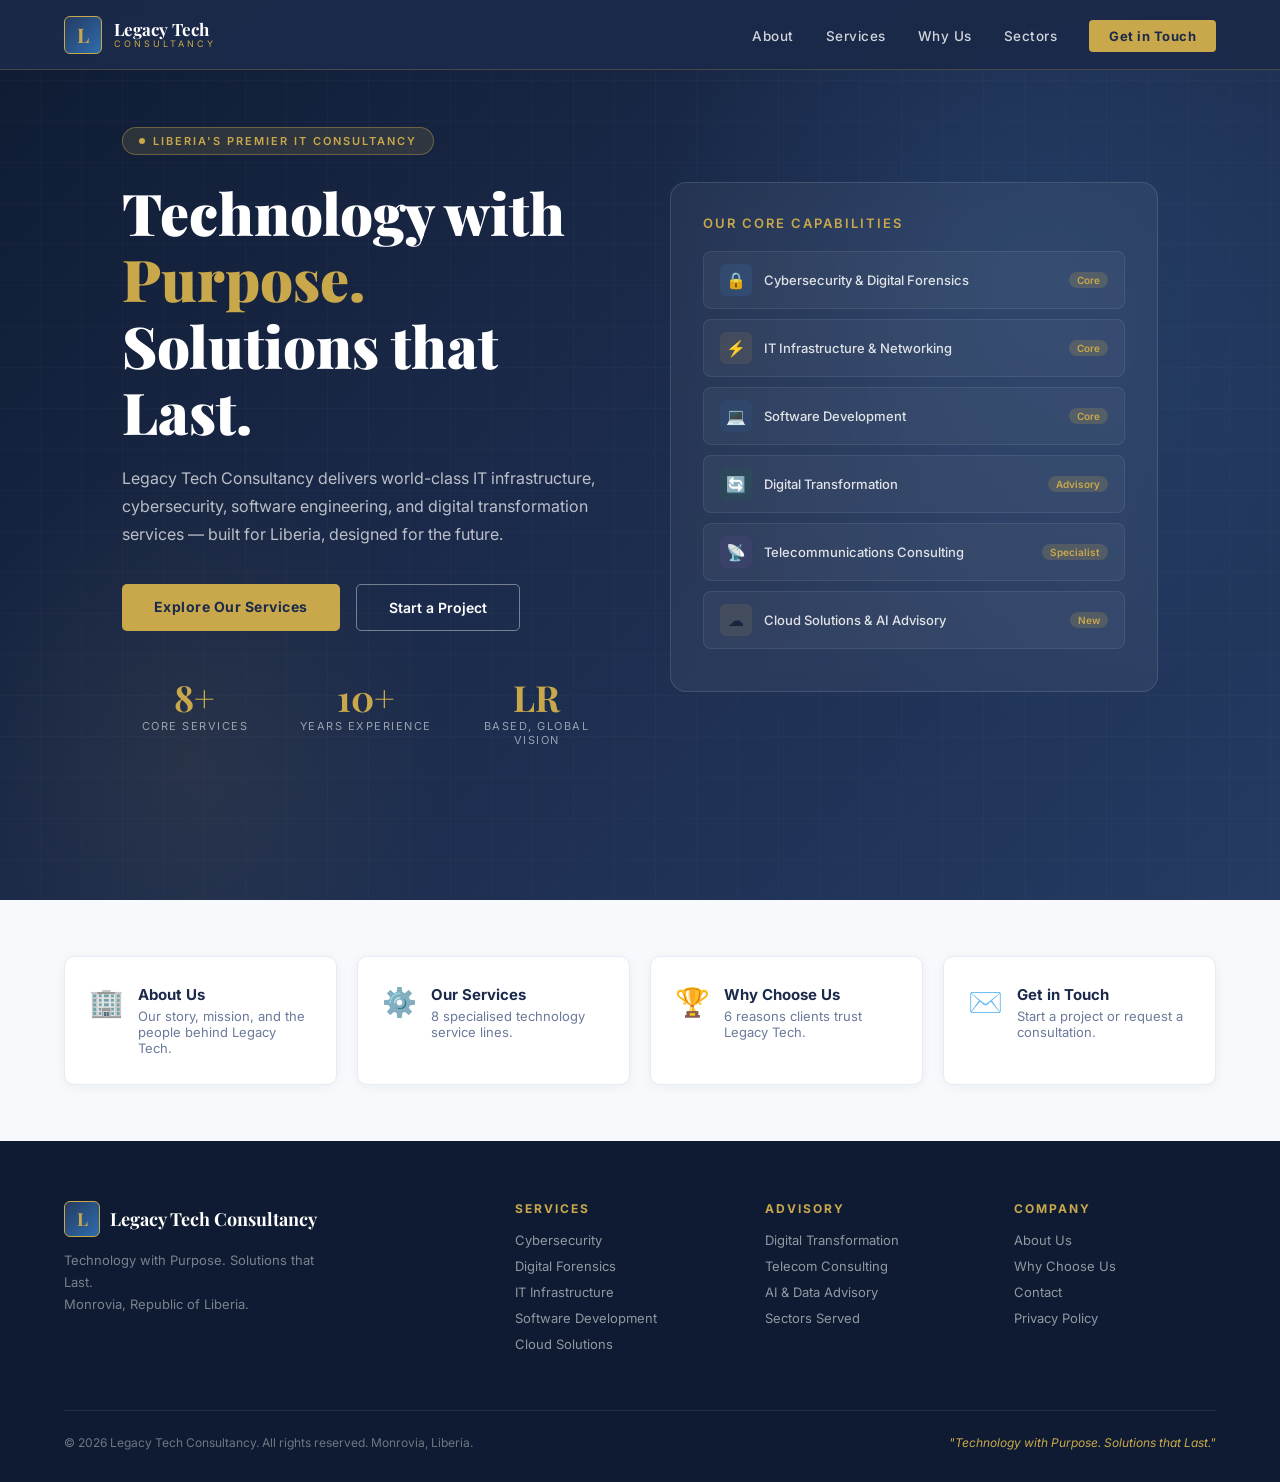
==== index.html @ e933776c "Initial website build — Legacy Tech Consultancy" ====
<!DOCTYPE html>
<html lang="en">
<head>
  <meta charset="UTF-8"/>
  <meta name="viewport" content="width=device-width, initial-scale=1.0"/>
  <title>Legacy Tech Consultancy | IT &amp; Digital Transformation — Liberia</title>
  <link rel="stylesheet" href="assets/css/styles.css"/>
</head>
<body>

<!-- NAV -->
<nav>
  <a href="index.html" class="nav-logo">
    <div class="nav-logo-icon">L</div>
    <div class="nav-logo-text">
      <div class="brand">Legacy Tech</div>
      <div class="sub">Consultancy</div>
    </div>
  </a>
  <ul class="nav-links">
    <li><a href="about.html">About</a></li>
    <li><a href="services.html">Services</a></li>
    <li><a href="why-us.html">Why Us</a></li>
    <li><a href="sectors.html">Sectors</a></li>
    <li><a href="contact.html" class="nav-cta">Get in Touch</a></li>
  </ul>
  <div class="hamburger" onclick="toggleMenu()">
    <span></span><span></span><span></span>
  </div>
</nav>

<!-- HERO -->
<section id="hero">
  <div class="hero-bg-pattern"></div>
  <div class="hero-glow"></div>
  <div class="hero-glow2"></div>
  <div class="hero-content">
    <div class="hero-left">
      <div class="hero-tag"><span>Liberia's Premier IT Consultancy</span></div>
      <h1 class="hero-h1">Technology with <span class="accent">Purpose.</span><br/>Solutions that Last.</h1>
      <p class="hero-desc">Legacy Tech Consultancy delivers world-class IT infrastructure, cybersecurity, software engineering, and digital transformation services — built for Liberia, designed for the future.</p>
      <div class="hero-buttons">
        <a href="services.html" class="btn-primary">Explore Our Services</a>
        <a href="contact.html" class="btn-secondary">Start a Project</a>
      </div>
      <div class="hero-stats">
        <div class="stat"><div class="stat-num">8+</div><div class="stat-label">Core Services</div></div>
        <div class="stat"><div class="stat-num">10+</div><div class="stat-label">Years Experience</div></div>
        <div class="stat"><div class="stat-num">LR</div><div class="stat-label">Based, Global Vision</div></div>
      </div>
    </div>
    <div class="hero-visual">
      <div class="hero-card">
        <div class="hero-card-title">Our Core Capabilities</div>
        <div class="service-pill"><div class="pill-icon" style="background:rgba(74,144,217,0.15)">🔒</div><span class="pill-name">Cybersecurity &amp; Digital Forensics</span><span class="pill-badge">Core</span></div>
        <div class="service-pill"><div class="pill-icon" style="background:rgba(201,168,76,0.12)">⚡</div><span class="pill-name">IT Infrastructure &amp; Networking</span><span class="pill-badge">Core</span></div>
        <div class="service-pill"><div class="pill-icon" style="background:rgba(46,109,173,0.15)">💻</div><span class="pill-name">Software Development</span><span class="pill-badge">Core</span></div>
        <div class="service-pill"><div class="pill-icon" style="background:rgba(26,122,58,0.15)">🔄</div><span class="pill-name">Digital Transformation</span><span class="pill-badge">Advisory</span></div>
        <div class="service-pill"><div class="pill-icon" style="background:rgba(130,80,180,0.12)">📡</div><span class="pill-name">Telecommunications Consulting</span><span class="pill-badge">Specialist</span></div>
        <div class="service-pill"><div class="pill-icon" style="background:rgba(201,168,76,0.12)">☁</div><span class="pill-name">Cloud Solutions &amp; AI Advisory</span><span class="pill-badge">New</span></div>
      </div>
    </div>
  </div>
</section>

<!-- QUICK-LINKS STRIP -->
<section style="background:var(--offwhite);padding:56px 5%;">
  <div class="section-inner" style="display:grid;grid-template-columns:repeat(auto-fill,minmax(220px,1fr));gap:20px;">
    <a href="about.html" style="background:#fff;border-radius:10px;padding:28px 24px;border:1px solid #E5EAF5;box-shadow:0 2px 12px rgba(27,42,74,0.05);text-decoration:none;display:flex;gap:14px;align-items:flex-start;transition:all 0.25s;" onmouseover="this.style.borderColor='var(--gold)';this.style.transform='translateY(-3px)'" onmouseout="this.style.borderColor='#E5EAF5';this.style.transform='none'">
      <span style="font-size:28px">🏢</span>
      <div>
        <div style="font-weight:700;color:var(--navy);font-size:15px;margin-bottom:4px;">About Us</div>
        <div style="font-size:13px;color:var(--gray);">Our story, mission, and the people behind Legacy Tech.</div>
      </div>
    </a>
    <a href="services.html" style="background:#fff;border-radius:10px;padding:28px 24px;border:1px solid #E5EAF5;box-shadow:0 2px 12px rgba(27,42,74,0.05);text-decoration:none;display:flex;gap:14px;align-items:flex-start;transition:all 0.25s;" onmouseover="this.style.borderColor='var(--gold)';this.style.transform='translateY(-3px)'" onmouseout="this.style.borderColor='#E5EAF5';this.style.transform='none'">
      <span style="font-size:28px">⚙️</span>
      <div>
        <div style="font-weight:700;color:var(--navy);font-size:15px;margin-bottom:4px;">Our Services</div>
        <div style="font-size:13px;color:var(--gray);">8 specialised technology service lines.</div>
      </div>
    </a>
    <a href="why-us.html" style="background:#fff;border-radius:10px;padding:28px 24px;border:1px solid #E5EAF5;box-shadow:0 2px 12px rgba(27,42,74,0.05);text-decoration:none;display:flex;gap:14px;align-items:flex-start;transition:all 0.25s;" onmouseover="this.style.borderColor='var(--gold)';this.style.transform='translateY(-3px)'" onmouseout="this.style.borderColor='#E5EAF5';this.style.transform='none'">
      <span style="font-size:28px">🏆</span>
      <div>
        <div style="font-weight:700;color:var(--navy);font-size:15px;margin-bottom:4px;">Why Choose Us</div>
        <div style="font-size:13px;color:var(--gray);">6 reasons clients trust Legacy Tech.</div>
      </div>
    </a>
    <a href="contact.html" style="background:#fff;border-radius:10px;padding:28px 24px;border:1px solid #E5EAF5;box-shadow:0 2px 12px rgba(27,42,74,0.05);text-decoration:none;display:flex;gap:14px;align-items:flex-start;transition:all 0.25s;" onmouseover="this.style.borderColor='var(--gold)';this.style.transform='translateY(-3px)'" onmouseout="this.style.borderColor='#E5EAF5';this.style.transform='none'">
      <span style="font-size:28px">✉️</span>
      <div>
        <div style="font-weight:700;color:var(--navy);font-size:15px;margin-bottom:4px;">Get in Touch</div>
        <div style="font-size:13px;color:var(--gray);">Start a project or request a consultation.</div>
      </div>
    </a>
  </div>
</section>

<!-- FOOTER -->
<footer>
  <div class="footer-inner">
    <div class="footer-top">
      <div class="footer-brand">
        <div style="display:flex;align-items:center;gap:10px;margin-bottom:8px;">
          <div style="width:36px;height:36px;background:linear-gradient(135deg,var(--navy2),var(--blue));border:1.5px solid var(--gold);border-radius:6px;display:flex;align-items:center;justify-content:center;font-family:'Playfair Display',serif;font-size:18px;font-weight:700;color:var(--gold);">L</div>
          <div style="font-family:'Playfair Display',serif;font-size:18px;font-weight:700;color:#fff;">Legacy Tech Consultancy</div>
        </div>
        <div class="tagline">Technology with Purpose. Solutions that Last.<br/>Monrovia, Republic of Liberia.</div>
      </div>
      <div class="footer-col">
        <h4>Services</h4>
        <a href="services.html">Cybersecurity</a>
        <a href="services.html">Digital Forensics</a>
        <a href="services.html">IT Infrastructure</a>
        <a href="services.html">Software Development</a>
        <a href="services.html">Cloud Solutions</a>
      </div>
      <div class="footer-col">
        <h4>Advisory</h4>
        <a href="services.html">Digital Transformation</a>
        <a href="services.html">Telecom Consulting</a>
        <a href="services.html">AI &amp; Data Advisory</a>
        <a href="sectors.html">Sectors Served</a>
      </div>
      <div class="footer-col">
        <h4>Company</h4>
        <a href="about.html">About Us</a>
        <a href="why-us.html">Why Choose Us</a>
        <a href="contact.html">Contact</a>
        <a href="#">Privacy Policy</a>
      </div>
    </div>
    <div class="footer-bottom">
      <div class="copy">&copy; 2026 Legacy Tech Consultancy. All rights reserved. Monrovia, Liberia.</div>
      <div style="color:var(--gold);font-size:12px;font-style:italic;">"Technology with Purpose. Solutions that Last."</div>
    </div>
  </div>
</footer>

<script src="assets/js/main.js"></script>
</body>
</html>
---- assets/css/styles.css ----
/* ============================================================
   LEGACY TECH CONSULTANCY — SHARED STYLESHEET
   ============================================================ */

@import url('https://fonts.googleapis.com/css2?family=Playfair+Display:wght@400;600;700;900&family=Inter:wght@300;400;500;600;700&display=swap');

:root {
  --navy:    #1B2A4A;
  --navy2:   #253B63;
  --gold:    #C9A84C;
  --gold2:   #E8C96A;
  --blue:    #2E6DAD;
  --blue2:   #4A90D9;
  --white:   #FFFFFF;
  --offwhite:#F7F9FC;
  --gray:    #6B7A99;
  --dark:    #0E1B32;
  --text:    #1A2540;
}

*  { margin: 0; padding: 0; box-sizing: border-box; }
html { scroll-behavior: smooth; }
body { font-family: 'Inter', sans-serif; color: var(--text); background: #fff; overflow-x: hidden; }

/* ── NAV ──────────────────────────────────────────────────── */
nav {
  position: fixed; top: 0; left: 0; right: 0; z-index: 999;
  padding: 0 5%;
  background: rgba(27,42,74,0.97);
  backdrop-filter: blur(12px);
  display: flex; align-items: center; justify-content: space-between;
  height: 70px;
  border-bottom: 1px solid rgba(201,168,76,0.25);
}
.nav-logo { display: flex; align-items: center; gap: 12px; text-decoration: none; }
.nav-logo-icon {
  width: 38px; height: 38px;
  background: linear-gradient(135deg, var(--navy2), var(--blue));
  border: 1.5px solid var(--gold); border-radius: 6px;
  display: flex; align-items: center; justify-content: center;
  font-family: 'Playfair Display', serif; font-size: 20px; font-weight: 700; color: var(--gold);
}
.nav-logo-text .brand { font-family: 'Playfair Display', serif; font-size: 17px; font-weight: 700; color: #fff; line-height: 1.1; }
.nav-logo-text .sub { font-size: 9px; letter-spacing: 3px; color: var(--gold); text-transform: uppercase; }
.nav-links { display: flex; align-items: center; gap: 32px; list-style: none; }
.nav-links a { color: rgba(255,255,255,0.8); text-decoration: none; font-size: 13.5px; font-weight: 500; letter-spacing: 0.5px; transition: color 0.2s; }
.nav-links a:hover, .nav-links a.active { color: var(--gold); }
.nav-cta { background: var(--gold); color: var(--navy) !important; padding: 8px 20px; border-radius: 4px; font-weight: 700 !important; font-size: 13px !important; }
.nav-cta:hover { background: var(--gold2) !important; color: var(--navy) !important; }
.hamburger { display: none; flex-direction: column; gap: 5px; cursor: pointer; padding: 5px; }
.hamburger span { width: 24px; height: 2px; background: #fff; border-radius: 2px; transition: 0.3s; }

/* ── PAGE HEADER (inner pages) ───────────────────────────── */
.page-header {
  min-height: 240px;
  background: linear-gradient(135deg, var(--dark) 0%, var(--navy) 45%, var(--navy2) 100%);
  display: flex; align-items: flex-end;
  padding: 0 5% 48px;
  padding-top: 70px;
  position: relative; overflow: hidden;
}
.page-header::before {
  content: '';
  position: absolute; inset: 0; opacity: 0.04;
  background-image:
    repeating-linear-gradient(0deg, transparent, transparent 40px, rgba(255,255,255,0.5) 40px, rgba(255,255,255,0.5) 41px),
    repeating-linear-gradient(90deg, transparent, transparent 40px, rgba(255,255,255,0.5) 40px, rgba(255,255,255,0.5) 41px);
}
.page-header-inner { max-width: 1200px; margin: 0 auto; width: 100%; position: relative; z-index: 2; }
.page-header-tag { font-size: 11px; font-weight: 700; color: var(--gold); letter-spacing: 3px; text-transform: uppercase; margin-bottom: 10px; }
.page-header h1 { font-family: 'Playfair Display', serif; font-size: clamp(28px, 4vw, 48px); font-weight: 900; color: #fff; line-height: 1.15; }
.page-header p { font-size: 15px; color: rgba(255,255,255,0.65); margin-top: 10px; max-width: 560px; }

/* ── HERO (homepage) ──────────────────────────────────────── */
#hero {
  min-height: 100vh;
  background: linear-gradient(135deg, var(--dark) 0%, var(--navy) 45%, var(--navy2) 100%);
  display: flex; align-items: center;
  position: relative; overflow: hidden;
  padding-top: 70px;
}
.hero-bg-pattern {
  position: absolute; inset: 0; opacity: 0.04;
  background-image:
    repeating-linear-gradient(0deg, transparent, transparent 40px, rgba(255,255,255,0.5) 40px, rgba(255,255,255,0.5) 41px),
    repeating-linear-gradient(90deg, transparent, transparent 40px, rgba(255,255,255,0.5) 40px, rgba(255,255,255,0.5) 41px);
}
.hero-glow  { position: absolute; top: -20%; right: -10%; width: 60%; height: 100%; background: radial-gradient(ellipse at center, rgba(74,144,217,0.15) 0%, transparent 70%); pointer-events: none; }
.hero-glow2 { position: absolute; bottom: -20%; left: -5%; width: 40%; height: 70%; background: radial-gradient(ellipse at center, rgba(201,168,76,0.08) 0%, transparent 70%); pointer-events: none; }
.hero-content { position: relative; z-index: 2; max-width: 1200px; margin: 0 auto; padding: 0 5%; display: grid; grid-template-columns: 1fr 1fr; gap: 60px; align-items: center; }
.hero-tag { display: inline-flex; align-items: center; gap: 8px; background: rgba(201,168,76,0.15); border: 1px solid rgba(201,168,76,0.4); border-radius: 20px; padding: 6px 16px; margin-bottom: 24px; }
.hero-tag span { font-size: 11px; font-weight: 600; color: var(--gold); letter-spacing: 2px; text-transform: uppercase; }
.hero-tag::before { content: ''; width: 6px; height: 6px; background: var(--gold); border-radius: 50%; animation: pulse 2s infinite; }
@keyframes pulse { 0%,100%{opacity:1;} 50%{opacity:0.4;} }
h1.hero-h1 { font-family: 'Playfair Display', serif; font-size: clamp(36px, 4.5vw, 58px); font-weight: 900; color: #fff; line-height: 1.15; margin-bottom: 20px; }
h1.hero-h1 .accent { color: var(--gold); }
.hero-desc { font-size: 16px; color: rgba(255,255,255,0.7); line-height: 1.75; margin-bottom: 36px; max-width: 520px; }
.hero-buttons { display: flex; gap: 16px; flex-wrap: wrap; }
.btn-primary { background: var(--gold); color: var(--navy); padding: 14px 32px; border-radius: 5px; text-decoration: none; font-weight: 700; font-size: 14px; letter-spacing: 0.5px; transition: all 0.25s; border: none; cursor: pointer; display: inline-block; }
.btn-primary:hover { background: var(--gold2); transform: translateY(-2px); box-shadow: 0 8px 24px rgba(201,168,76,0.35); }
.btn-secondary { background: transparent; color: #fff; padding: 14px 32px; border-radius: 5px; text-decoration: none; font-weight: 600; font-size: 14px; border: 1.5px solid rgba(255,255,255,0.4); transition: all 0.25s; display: inline-block; }
.btn-secondary:hover { border-color: var(--gold); color: var(--gold); }
.hero-stats { display: grid; grid-template-columns: repeat(3,1fr); gap: 24px; margin-top: 48px; }
.stat { text-align: center; }
.stat-num { font-family: 'Playfair Display', serif; font-size: 36px; font-weight: 700; color: var(--gold); line-height: 1; }
.stat-label { font-size: 11px; color: rgba(255,255,255,0.55); letter-spacing: 1.5px; text-transform: uppercase; margin-top: 4px; }
.hero-visual { position: relative; }
.hero-card { background: rgba(255,255,255,0.05); border: 1px solid rgba(255,255,255,0.12); border-radius: 16px; padding: 32px; backdrop-filter: blur(10px); }
.hero-card-title { font-size: 13px; color: var(--gold); font-weight: 600; letter-spacing: 2px; text-transform: uppercase; margin-bottom: 20px; }
.service-pill { display: flex; align-items: center; gap: 12px; padding: 12px 16px; background: rgba(255,255,255,0.04); border: 1px solid rgba(255,255,255,0.08); border-radius: 8px; margin-bottom: 10px; transition: all 0.2s; }
.service-pill:hover { background: rgba(201,168,76,0.1); border-color: rgba(201,168,76,0.3); }
.pill-icon { width: 32px; height: 32px; border-radius: 6px; display: flex; align-items: center; justify-content: center; font-size: 16px; flex-shrink: 0; }
.pill-name { font-size: 13px; font-weight: 500; color: rgba(255,255,255,0.85); }
.pill-badge { margin-left: auto; font-size: 10px; background: rgba(201,168,76,0.2); color: var(--gold); padding: 2px 8px; border-radius: 10px; font-weight: 600; }

/* ── SECTION SHARED ───────────────────────────────────────── */
section { padding: 96px 5%; }
.section-inner { max-width: 1200px; margin: 0 auto; }
.section-tag { font-size: 11px; font-weight: 700; color: var(--gold); letter-spacing: 3px; text-transform: uppercase; margin-bottom: 12px; }
h2 { font-family: 'Playfair Display', serif; font-size: clamp(28px, 3vw, 40px); font-weight: 700; color: var(--navy); line-height: 1.2; margin-bottom: 16px; }
.section-intro { font-size: 16px; color: var(--gray); line-height: 1.75; max-width: 600px; }
.gold-line { width: 48px; height: 3px; background: linear-gradient(90deg, var(--gold), var(--gold2)); border-radius: 2px; margin: 16px 0 40px; }

/* ── ABOUT ────────────────────────────────────────────────── */
#about { background: var(--offwhite); }
.about-grid { display: grid; grid-template-columns: 1fr 1fr; gap: 64px; align-items: center; }
.about-left h2 { margin-bottom: 0; }
.about-text { font-size: 15.5px; color: #3A4A6A; line-height: 1.85; margin-bottom: 20px; }
.founder-card { background: #fff; border-radius: 12px; padding: 28px; border: 1px solid #E5EAF5; box-shadow: 0 4px 24px rgba(27,42,74,0.07); margin-top: 32px; }
.founder-header { display: flex; align-items: center; gap: 20px; margin-bottom: 16px; }
.founder-photo {
  width: 110px; height: 110px;
  border-radius: 50%;
  object-fit: cover;
  object-position: center top;
  border: 3px solid var(--gold);
  box-shadow: 0 4px 20px rgba(201,168,76,0.35);
  flex-shrink: 0;
}
.founder-name { font-weight: 700; color: var(--navy); font-size: 17px; }
.founder-title { font-size: 12px; color: var(--gray); margin-top: 2px; }
.credentials { display: flex; flex-wrap: wrap; gap: 8px; margin-top: 12px; }
.cred-badge { background: var(--offwhite); border: 1px solid #D8E2F5; border-radius: 20px; padding: 4px 12px; font-size: 11px; color: var(--navy2); font-weight: 500; }
.about-right { display: flex; flex-direction: column; gap: 16px; }
.value-card { background: #fff; border-radius: 10px; padding: 20px 24px; border-left: 3px solid var(--gold); box-shadow: 0 2px 16px rgba(27,42,74,0.06); display: flex; gap: 16px; align-items: flex-start; }
.value-icon { font-size: 24px; flex-shrink: 0; margin-top: 2px; }
.value-title { font-weight: 600; color: var(--navy); font-size: 14px; margin-bottom: 4px; }
.value-desc { font-size: 13px; color: var(--gray); line-height: 1.6; }

/* ── SERVICES ─────────────────────────────────────────────── */
#services { background: #fff; }
.services-grid { display: grid; grid-template-columns: repeat(auto-fill, minmax(260px, 1fr)); gap: 16px; }
.service-card { background: #fff; border-radius: 10px; padding: 20px 22px; border: 1px solid #E5EAF5; box-shadow: 0 2px 12px rgba(27,42,74,0.05); transition: all 0.3s; position: relative; overflow: hidden; }
.service-card::before { content: ''; position: absolute; top: 0; left: 0; right: 0; height: 3px; background: linear-gradient(90deg, var(--gold), var(--gold2)); transform: scaleX(0); transform-origin: left; transition: transform 0.3s; }
.service-card:hover { transform: translateY(-3px); box-shadow: 0 10px 32px rgba(27,42,74,0.10); border-color: rgba(201,168,76,0.3); }
.service-card:hover::before { transform: scaleX(1); }
.svc-icon-wrap { width: 40px; height: 40px; background: linear-gradient(135deg, var(--offwhite), #E8EEF8); border-radius: 10px; display: flex; align-items: center; justify-content: center; font-size: 20px; margin-bottom: 14px; border: 1px solid #DCE5F5; }
.svc-name { font-family: 'Playfair Display', serif; font-size: 16px; font-weight: 600; color: var(--navy); margin-bottom: 8px; }
.svc-desc { font-size: 13px; color: var(--gray); line-height: 1.65; margin-bottom: 12px; }
.svc-tags { display: flex; flex-wrap: wrap; gap: 5px; }
.svc-tag { font-size: 10px; background: var(--offwhite); color: var(--navy2); padding: 2px 9px; border-radius: 12px; font-weight: 500; }

/* ── WHY US (white background) ───────────────────────────── */
#why { background: #ffffff; }
#why h2 { color: var(--navy); }
#why .section-intro { color: var(--gray); }
.why-grid { display: grid; grid-template-columns: repeat(auto-fill, minmax(240px, 1fr)); gap: 16px; }
.why-card { background: #fff; border: 1px solid #E5EAF5; border-radius: 10px; padding: 20px 22px; transition: all 0.3s; box-shadow: 0 2px 12px rgba(27,42,74,0.05); }
.why-card:hover { background: var(--offwhite); border-color: rgba(201,168,76,0.4); transform: translateY(-3px); box-shadow: 0 10px 28px rgba(27,42,74,0.10); }
.why-num { font-family: 'Playfair Display', serif; font-size: 32px; font-weight: 700; color: rgba(201,168,76,0.35); line-height: 1; margin-bottom: 6px; }
.why-title { font-weight: 600; color: var(--navy); font-size: 14px; margin-bottom: 6px; }
.why-desc { font-size: 12.5px; color: var(--gray); line-height: 1.65; }

/* ── SECTORS ──────────────────────────────────────────────── */
#sectors { background: var(--offwhite); }
.sectors-grid { display: grid; grid-template-columns: repeat(auto-fill, minmax(180px, 1fr)); gap: 16px; }
.sector-card { background: #fff; border-radius: 10px; padding: 20px; text-align: center; border: 1px solid #E5EAF5; box-shadow: 0 2px 12px rgba(27,42,74,0.05); transition: all 0.25s; }
.sector-card:hover { border-color: var(--gold); transform: translateY(-2px); }
.sector-icon { font-size: 32px; margin-bottom: 12px; }
.sector-name { font-weight: 600; color: var(--navy); font-size: 13.5px; }

/* ── CONTACT ──────────────────────────────────────────────── */
#contact { background: #fff; }
.contact-grid { display: grid; grid-template-columns: 1fr 1fr; gap: 64px; }
.contact-info-item { display: flex; align-items: flex-start; gap: 16px; margin-bottom: 28px; }
.ci-icon { width: 44px; height: 44px; background: linear-gradient(135deg, var(--navy), var(--blue)); border-radius: 8px; display: flex; align-items: center; justify-content: center; font-size: 18px; flex-shrink: 0; }
.ci-label { font-size: 11px; color: var(--gray); font-weight: 600; letter-spacing: 1.5px; text-transform: uppercase; margin-bottom: 4px; }
.ci-value { font-size: 15px; color: var(--navy); font-weight: 500; }
form { display: flex; flex-direction: column; gap: 16px; }
.form-row { display: grid; grid-template-columns: 1fr 1fr; gap: 16px; }
input, textarea, select { width: 100%; padding: 13px 16px; border: 1.5px solid #DCE5F5; border-radius: 6px; font-size: 14px; color: var(--text); font-family: 'Inter', sans-serif; outline: none; transition: border-color 0.2s; background: #fff; }
input:focus, textarea:focus, select:focus { border-color: var(--blue2); }
textarea { resize: vertical; min-height: 120px; }
.form-submit { background: var(--navy); color: #fff; padding: 14px 32px; border-radius: 6px; border: none; font-size: 14px; font-weight: 700; cursor: pointer; font-family: 'Inter', sans-serif; letter-spacing: 0.5px; transition: all 0.25s; display: flex; align-items: center; gap: 8px; justify-content: center; }
.form-submit:hover { background: var(--navy2); transform: translateY(-1px); }
.form-note { font-size: 12px; color: var(--gray); text-align: center; margin-top: 4px; }
.success-msg { display: none; background: #F0FFF4; border: 1px solid #9AE6B4; border-radius: 6px; padding: 14px; text-align: center; color: #276749; font-weight: 500; font-size: 14px; }

/* ── FOOTER ───────────────────────────────────────────────── */
footer { background: var(--dark); color: rgba(255,255,255,0.6); padding: 60px 5% 32px; }
.footer-inner { max-width: 1200px; margin: 0 auto; }
.footer-top { display: grid; grid-template-columns: 2fr 1fr 1fr 1fr; gap: 48px; margin-bottom: 48px; }
.footer-brand .tagline { font-size: 13px; color: rgba(255,255,255,0.45); line-height: 1.7; margin-top: 12px; max-width: 280px; }
.footer-col h4 { font-size: 12px; font-weight: 700; color: var(--gold); letter-spacing: 2px; text-transform: uppercase; margin-bottom: 16px; }
.footer-col a { display: block; font-size: 13px; color: rgba(255,255,255,0.55); text-decoration: none; margin-bottom: 10px; transition: color 0.2s; }
.footer-col a:hover { color: var(--gold); }
.footer-bottom { border-top: 1px solid rgba(255,255,255,0.08); padding-top: 24px; display: flex; justify-content: space-between; align-items: center; flex-wrap: wrap; gap: 12px; font-size: 12px; }
.footer-bottom .copy { color: rgba(255,255,255,0.4); }
.footer-gold { color: var(--gold); }

/* ── ANIMATIONS ───────────────────────────────────────────── */
.fade-up { opacity: 0; transform: translateY(30px); transition: opacity 0.6s ease, transform 0.6s ease; }
.fade-up.visible { opacity: 1; transform: translateY(0); }

/* ── MOBILE ───────────────────────────────────────────────── */
@media (max-width: 900px) {
  .hero-content { grid-template-columns: 1fr; gap: 40px; }
  .hero-visual { display: none; }
  .about-grid, .contact-grid { grid-template-columns: 1fr; }
  .footer-top { grid-template-columns: 1fr 1fr; }
  .nav-links { display: none; }
  .hamburger { display: flex; }
}
@media (max-width: 600px) {
  .form-row { grid-template-columns: 1fr; }
  .footer-top { grid-template-columns: 1fr; }
  .hero-stats { grid-template-columns: repeat(3, 1fr); }
}
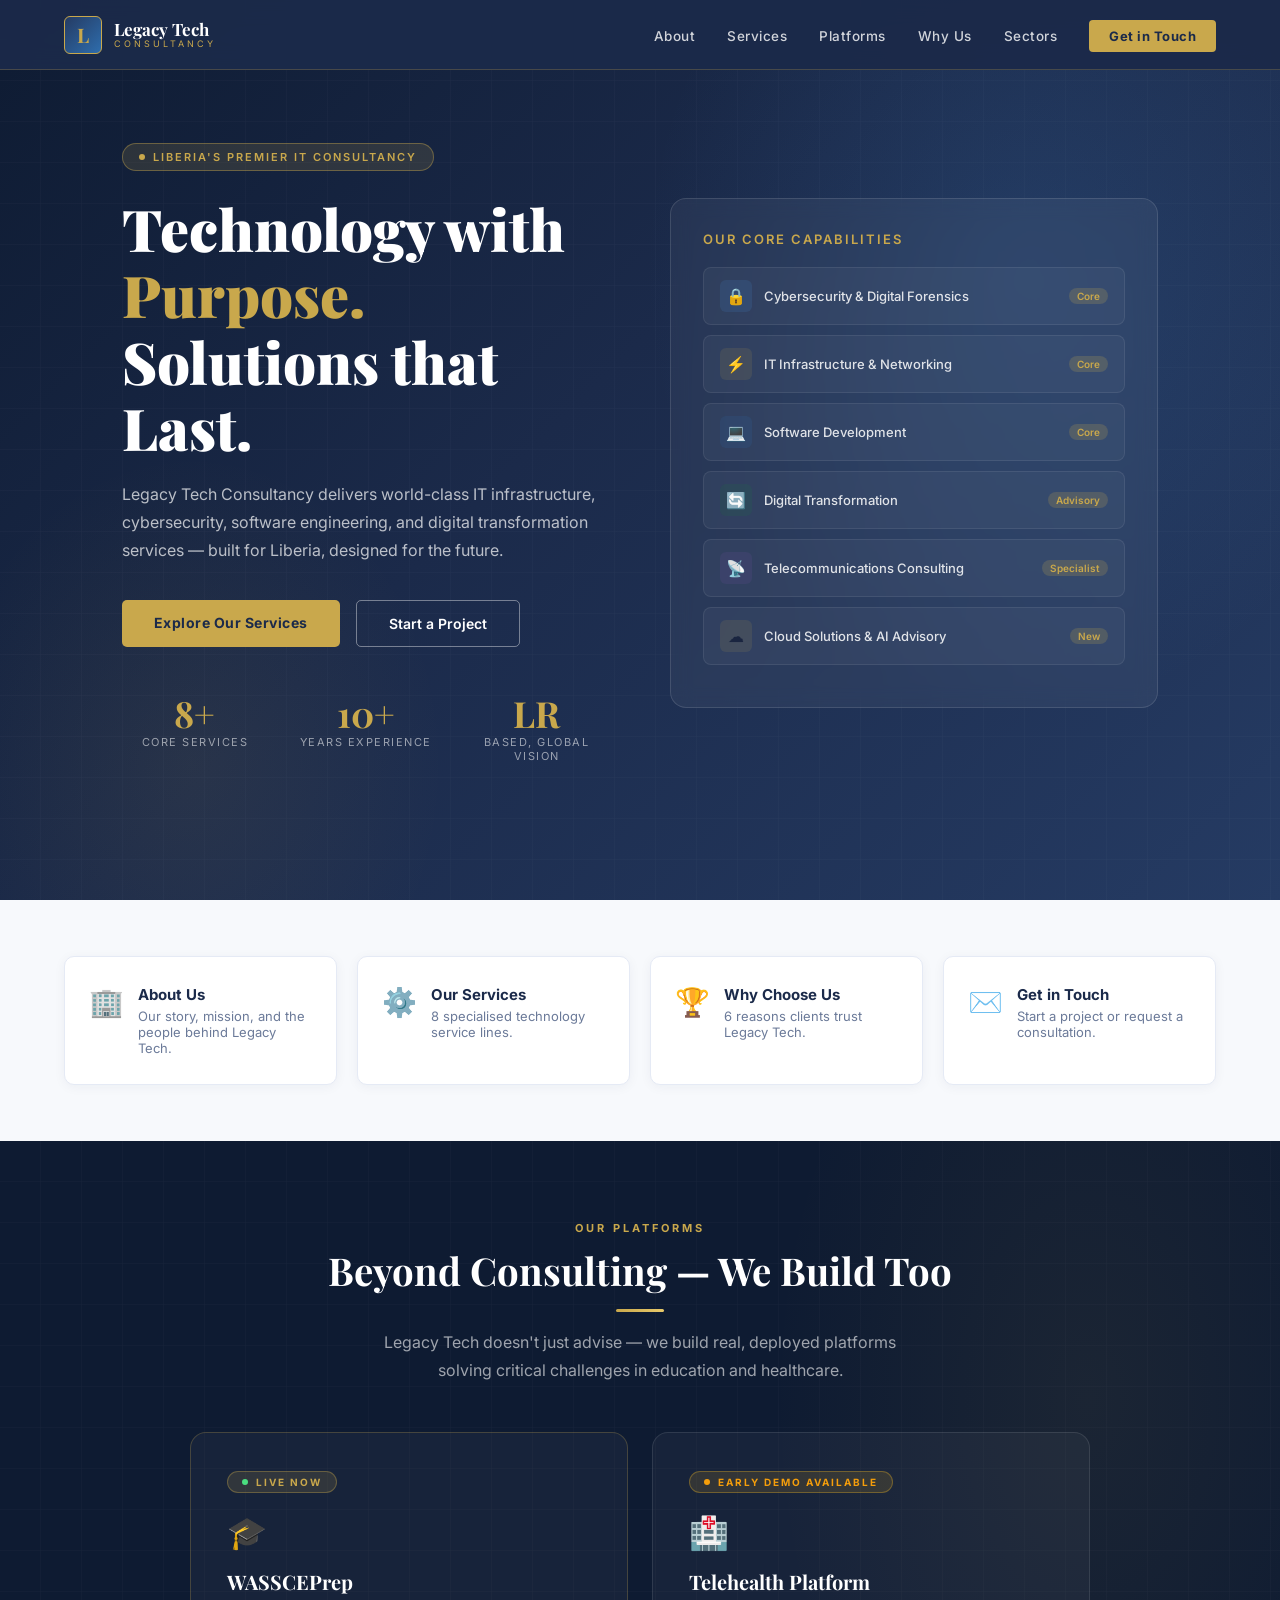
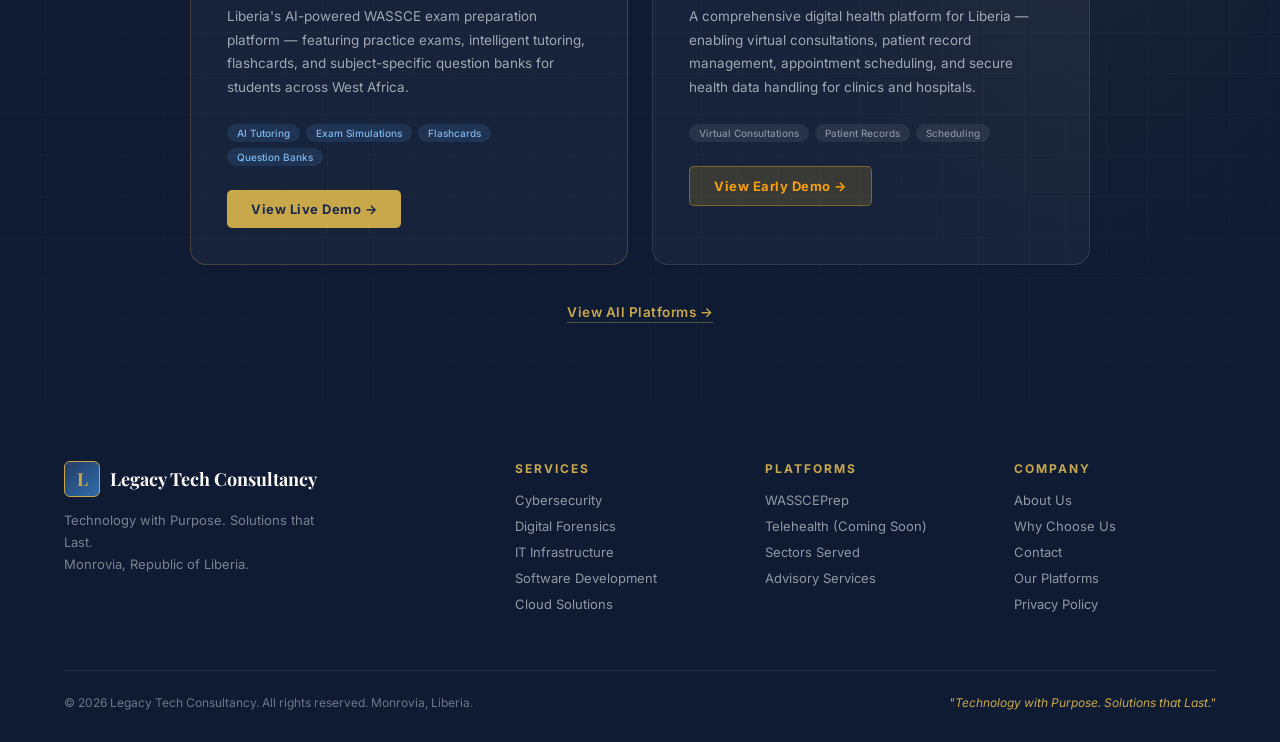
==== commit 02f5ea73: "General upates" ====
--- a/index.html
+++ b/index.html
@@ -20,6 +20,7 @@
   <ul class="nav-links">
     <li><a href="about.html">About</a></li>
     <li><a href="services.html">Services</a></li>
+    <li><a href="platforms.html">Platforms</a></li>
     <li><a href="why-us.html">Why Us</a></li>
     <li><a href="sectors.html">Sectors</a></li>
     <li><a href="contact.html" class="nav-cta">Get in Touch</a></li>
@@ -97,6 +98,61 @@
   </div>
 </section>
 
+<!-- PLATFORMS PREVIEW SECTION -->
+<section style="background:var(--dark);padding:80px 5%;position:relative;overflow:hidden;">
+  <div style="position:absolute;inset:0;opacity:0.04;background-image:repeating-linear-gradient(0deg,transparent,transparent 40px,rgba(255,255,255,0.5) 40px,rgba(255,255,255,0.5) 41px),repeating-linear-gradient(90deg,transparent,transparent 40px,rgba(255,255,255,0.5) 40px,rgba(255,255,255,0.5) 41px);"></div>
+  <div style="position:absolute;top:-30%;right:-10%;width:50%;height:120%;background:radial-gradient(ellipse at center,rgba(201,168,76,0.07) 0%,transparent 70%);pointer-events:none;"></div>
+  <div class="section-inner" style="position:relative;z-index:2;">
+    <div style="text-align:center;margin-bottom:48px;">
+      <div class="section-tag">Our Platforms</div>
+      <h2 style="color:#fff;font-family:'Playfair Display',serif;">Beyond Consulting — We Build Too</h2>
+      <div class="gold-line" style="margin:16px auto 0;"></div>
+      <p style="color:rgba(255,255,255,0.6);font-size:16px;max-width:560px;margin:16px auto 0;line-height:1.75;">Legacy Tech doesn't just advise — we build real, deployed platforms solving critical challenges in education and healthcare.</p>
+    </div>
+    <div style="display:grid;grid-template-columns:1fr 1fr;gap:24px;max-width:900px;margin:0 auto;">
+
+      <!-- Education Platform -->
+      <div style="background:rgba(255,255,255,0.04);border:1px solid rgba(201,168,76,0.25);border-radius:16px;padding:36px;transition:all 0.3s;position:relative;overflow:hidden;" onmouseover="this.style.borderColor='rgba(201,168,76,0.6)';this.style.background='rgba(201,168,76,0.06)';" onmouseout="this.style.borderColor='rgba(201,168,76,0.25)';this.style.background='rgba(255,255,255,0.04)';">
+        <div style="display:inline-flex;align-items:center;gap:8px;background:rgba(201,168,76,0.15);border:1px solid rgba(201,168,76,0.35);border-radius:20px;padding:4px 14px;margin-bottom:20px;">
+          <span style="width:6px;height:6px;background:#4ade80;border-radius:50%;display:inline-block;animation:pulse 2s infinite;"></span>
+          <span style="font-size:10px;font-weight:700;color:var(--gold);letter-spacing:2px;text-transform:uppercase;">Live Now</span>
+        </div>
+        <div style="font-size:32px;margin-bottom:16px;">🎓</div>
+        <div style="font-family:'Playfair Display',serif;font-size:20px;font-weight:700;color:#fff;margin-bottom:10px;">WASSCEPrep</div>
+        <div style="font-size:13.5px;color:rgba(255,255,255,0.6);line-height:1.75;margin-bottom:24px;">Liberia's AI-powered WASSCE exam preparation platform — featuring practice exams, intelligent tutoring, flashcards, and subject-specific question banks for students across West Africa.</div>
+        <div style="display:flex;flex-wrap:wrap;gap:6px;margin-bottom:24px;">
+          <span style="font-size:10px;background:rgba(74,144,217,0.15);color:#7eb8f0;padding:3px 10px;border-radius:12px;font-weight:500;">AI Tutoring</span>
+          <span style="font-size:10px;background:rgba(74,144,217,0.15);color:#7eb8f0;padding:3px 10px;border-radius:12px;font-weight:500;">Exam Simulations</span>
+          <span style="font-size:10px;background:rgba(74,144,217,0.15);color:#7eb8f0;padding:3px 10px;border-radius:12px;font-weight:500;">Flashcards</span>
+          <span style="font-size:10px;background:rgba(74,144,217,0.15);color:#7eb8f0;padding:3px 10px;border-radius:12px;font-weight:500;">Question Banks</span>
+        </div>
+        <a href="https://wassceprep.netlify.app/" target="_blank" style="display:inline-flex;align-items:center;gap:8px;background:var(--gold);color:var(--navy);padding:11px 24px;border-radius:5px;text-decoration:none;font-weight:700;font-size:13px;letter-spacing:0.5px;transition:all 0.2s;" onmouseover="this.style.background='var(--gold2)'" onmouseout="this.style.background='var(--gold)'">View Live Demo →</a>
+      </div>
+
+      <!-- Telehealth Platform -->
+      <div style="background:rgba(255,255,255,0.04);border:1px solid rgba(255,255,255,0.1);border-radius:16px;padding:36px;position:relative;overflow:hidden;">
+        <div style="display:inline-flex;align-items:center;gap:8px;background:rgba(251,191,36,0.12);border:1px solid rgba(251,191,36,0.3);border-radius:20px;padding:4px 14px;margin-bottom:20px;">
+          <span style="width:6px;height:6px;background:#f59e0b;border-radius:50%;display:inline-block;animation:pulse 2s infinite;"></span>
+          <span style="font-size:10px;font-weight:700;color:#f59e0b;letter-spacing:2px;text-transform:uppercase;">Early Demo Available</span>
+        </div>
+        <div style="font-size:32px;margin-bottom:16px;">🏥</div>
+        <div style="font-family:'Playfair Display',serif;font-size:20px;font-weight:700;color:#fff;margin-bottom:10px;">Telehealth Platform</div>
+        <div style="font-size:13.5px;color:rgba(255,255,255,0.6);line-height:1.75;margin-bottom:24px;">A comprehensive digital health platform for Liberia — enabling virtual consultations, patient record management, appointment scheduling, and secure health data handling for clinics and hospitals.</div>
+        <div style="display:flex;flex-wrap:wrap;gap:6px;margin-bottom:24px;">
+          <span style="font-size:10px;background:rgba(255,255,255,0.07);color:rgba(255,255,255,0.45);padding:3px 10px;border-radius:12px;font-weight:500;">Virtual Consultations</span>
+          <span style="font-size:10px;background:rgba(255,255,255,0.07);color:rgba(255,255,255,0.45);padding:3px 10px;border-radius:12px;font-weight:500;">Patient Records</span>
+          <span style="font-size:10px;background:rgba(255,255,255,0.07);color:rgba(255,255,255,0.45);padding:3px 10px;border-radius:12px;font-weight:500;">Scheduling</span>
+        </div>
+        <a href="https://demohealthbridge.netlify.app/" target="_blank" style="display:inline-flex;align-items:center;gap:8px;background:rgba(251,191,36,0.15);color:#f59e0b;padding:11px 24px;border-radius:5px;text-decoration:none;font-weight:700;font-size:13px;letter-spacing:0.5px;border:1.5px solid rgba(251,191,36,0.35);transition:all 0.2s;" onmouseover="this.style.background='rgba(251,191,36,0.25)'" onmouseout="this.style.background='rgba(251,191,36,0.15)'">View Early Demo →</a>
+      </div>
+
+    </div>
+    <div style="text-align:center;margin-top:36px;">
+      <a href="platforms.html" style="color:var(--gold);font-size:13.5px;font-weight:600;text-decoration:none;letter-spacing:0.5px;border-bottom:1px solid rgba(201,168,76,0.4);padding-bottom:2px;">View All Platforms →</a>
+    </div>
+  </div>
+</section>
+
 <!-- FOOTER -->
 <footer>
   <div class="footer-inner">
@@ -117,17 +173,18 @@
         <a href="services.html">Cloud Solutions</a>
       </div>
       <div class="footer-col">
-        <h4>Advisory</h4>
-        <a href="services.html">Digital Transformation</a>
-        <a href="services.html">Telecom Consulting</a>
-        <a href="services.html">AI &amp; Data Advisory</a>
+        <h4>Platforms</h4>
+        <a href="https://wassceprep.netlify.app/" target="_blank">WASSCEPrep</a>
+        <a href="platforms.html">Telehealth (Coming Soon)</a>
         <a href="sectors.html">Sectors Served</a>
+        <a href="services.html">Advisory Services</a>
       </div>
       <div class="footer-col">
         <h4>Company</h4>
         <a href="about.html">About Us</a>
         <a href="why-us.html">Why Choose Us</a>
         <a href="contact.html">Contact</a>
+        <a href="platforms.html">Our Platforms</a>
         <a href="#">Privacy Policy</a>
       </div>
     </div>
--- a/assets/css/styles.css
+++ b/assets/css/styles.css
@@ -51,12 +51,12 @@
 .hamburger span { width: 24px; height: 2px; background: #fff; border-radius: 2px; transition: 0.3s; }
 
 /* ── PAGE HEADER (inner pages) ───────────────────────────── */
+.page-header + section, .page-header + div + section { padding-top: 56px; }
 .page-header {
-  min-height: 240px;
+  min-height: 220px;
   background: linear-gradient(135deg, var(--dark) 0%, var(--navy) 45%, var(--navy2) 100%);
-  display: flex; align-items: flex-end;
-  padding: 0 5% 48px;
-  padding-top: 70px;
+  display: flex; align-items: center;
+  padding: 100px 5% 44px;
   position: relative; overflow: hidden;
 }
 .page-header::before {
@@ -114,12 +114,12 @@
 .pill-badge { margin-left: auto; font-size: 10px; background: rgba(201,168,76,0.2); color: var(--gold); padding: 2px 8px; border-radius: 10px; font-weight: 600; }
 
 /* ── SECTION SHARED ───────────────────────────────────────── */
-section { padding: 96px 5%; }
+section { padding: 64px 5%; }
 .section-inner { max-width: 1200px; margin: 0 auto; }
 .section-tag { font-size: 11px; font-weight: 700; color: var(--gold); letter-spacing: 3px; text-transform: uppercase; margin-bottom: 12px; }
 h2 { font-family: 'Playfair Display', serif; font-size: clamp(28px, 3vw, 40px); font-weight: 700; color: var(--navy); line-height: 1.2; margin-bottom: 16px; }
 .section-intro { font-size: 16px; color: var(--gray); line-height: 1.75; max-width: 600px; }
-.gold-line { width: 48px; height: 3px; background: linear-gradient(90deg, var(--gold), var(--gold2)); border-radius: 2px; margin: 16px 0 40px; }
+.gold-line { width: 48px; height: 3px; background: linear-gradient(90deg, var(--gold), var(--gold2)); border-radius: 2px; margin: 16px 0 24px; }
 
 /* ── ABOUT ────────────────────────────────────────────────── */
 #about { background: var(--offwhite); }
@@ -226,3 +226,23 @@
   .footer-top { grid-template-columns: 1fr; }
   .hero-stats { grid-template-columns: repeat(3, 1fr); }
 }
+
+/* ── PLATFORMS PAGE ───────────────────────────────────────── */
+.platform-block .btn-secondary {
+  color: var(--navy) !important;
+  border-color: rgba(27,42,74,0.3) !important;
+}
+.platform-block .btn-secondary:hover {
+  border-color: var(--navy) !important;
+  color: var(--navy) !important;
+}
+
+/* Nav active state for platforms */
+.nav-links a[href="platforms.html"].active { color: var(--gold); }
+
+/* Platforms section on homepage responsive */
+@media (max-width: 768px) {
+  section > .section-inner > div[style*="grid-template-columns:1fr 1fr"] {
+    grid-template-columns: 1fr !important;
+  }
+}
